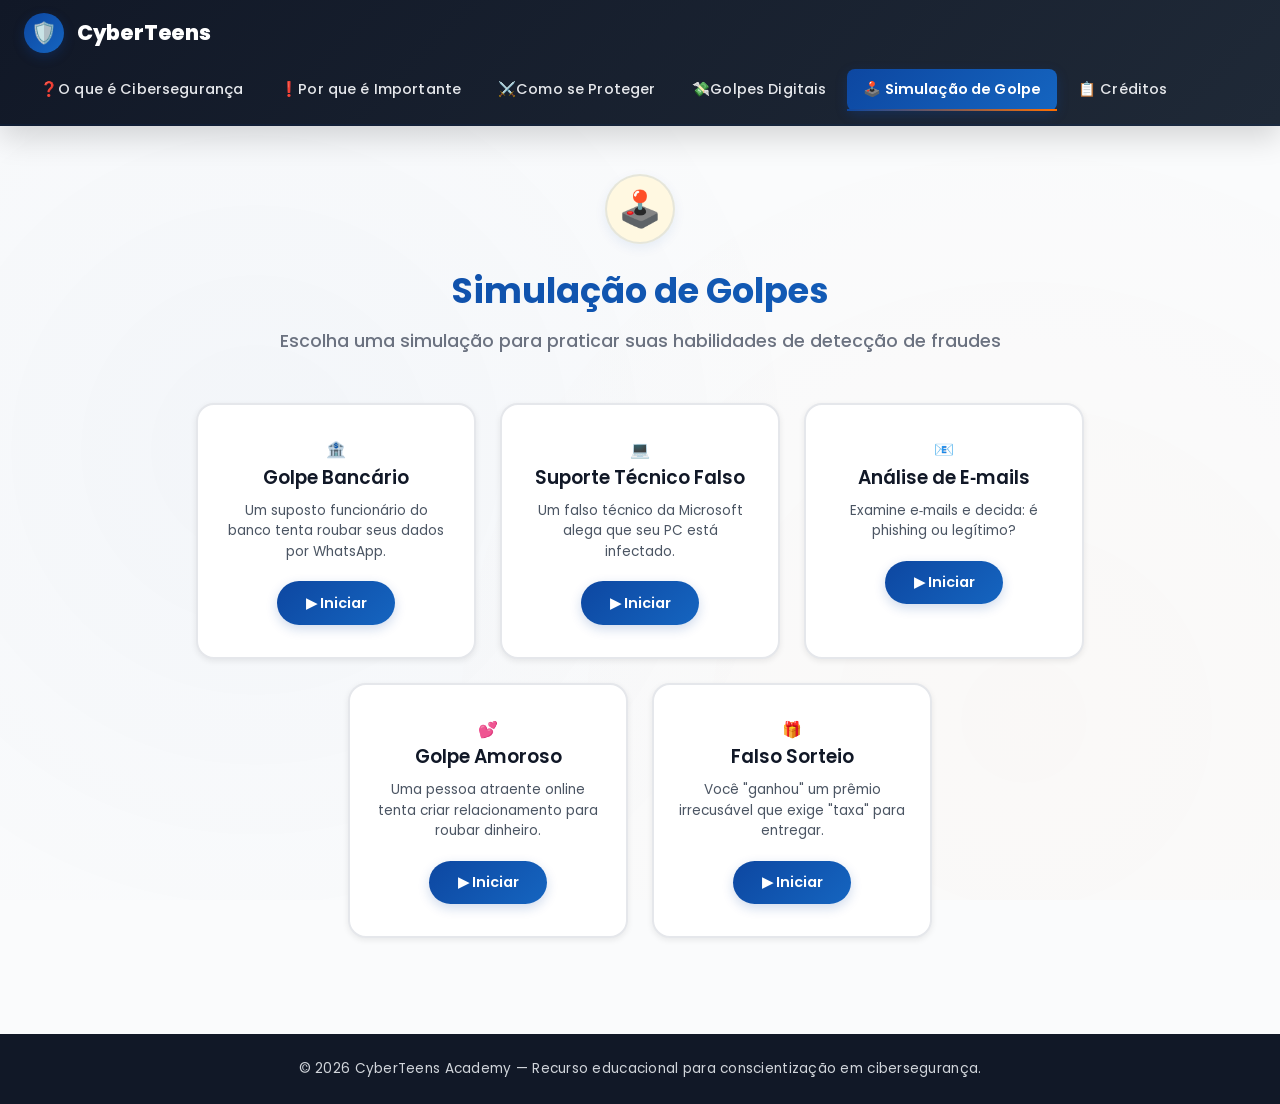
==== simulacao.html @ 88733bda "feat: add two new challenging game modes (Romance Scam and Fake Giveaway) - Add simulation-data-4.js" ====
<!DOCTYPE html>
<html lang="pt-BR">

<head>
    <meta charset="UTF-8">
    <meta name="viewport" content="width=device-width, initial-scale=1.0">
    <title>Simulação de Golpes | CyberTeens Academy</title>
    <link rel="stylesheet" href="./css/base.css">
    <link rel="stylesheet" href="./css/navbar.css">
    <link rel="stylesheet" href="./css/components.css">
    <link rel="stylesheet" href="./css/simulation.css">
    <link rel="stylesheet" href="./css/responsive.css">
</head>

<body>

    <!-- ── NAVEGAÇÃO ─────────────────────────────── -->
    <nav class="navbar" role="navigation" aria-label="Navegação principal">
        <div class="logo">
            <div class="shield-icon">🛡️</div>
            <span>CyberTeens</span>
        </div>
        <button class="hamburger" id="hamburger" aria-label="Abrir menu" aria-expanded="false">
            <span></span><span></span><span></span>
        </button>
        <ul class="nav-links" id="navLinks">
            <li><a href="index.html#o-que-e">❓O que é Cibersegurança</a></li>
            <li><a href="index.html#importancia">❗Por que é Importante</a></li>
            <li><a href="index.html#protecao">⚔️Como se Proteger</a></li>
            <li><a href="index.html#golpes">💸Golpes Digitais</a></li>
            <li><a href="simulacao.html" class="active">🕹️ Simulação de Golpe</a></li>
            <li><a href="index.html#creditos">📋 Créditos</a></li>
        </ul>
    </nav>

    <!-- ── CONTEÚDO PRINCIPAL ────────────────────── -->
    <main class="main-content" id="mainContent">

        <section class="page-section active">
            <div class="section-header">
                <div class="icon-circle" style="background:#fff8e1;">🕹️</div>
                <h2>Simulação de Golpes</h2>
                <p class="subtitle">Escolha uma simulação para praticar suas habilidades de detecção de fraudes</p>
            </div>

            <!-- MENU DE ESCOLHA -->
            <div id="simulation-menu" class="simulation-menu">
                <div class="sim-choice-card" data-sim="phishing">
                    <div class="sim-choice-icon">🏦</div>
                    <h3>Golpe Bancário</h3>
                    <p>Um suposto funcionário do banco tenta roubar seus dados por WhatsApp.</p>
                    <button class="btn-start-sim">▶ Iniciar</button>
                </div>
                <div class="sim-choice-card" data-sim="tech-support">
                    <div class="sim-choice-icon">💻</div>
                    <h3>Suporte Técnico Falso</h3>
                    <p>Um falso técnico da Microsoft alega que seu PC está infectado.</p>
                    <button class="btn-start-sim">▶ Iniciar</button>
                </div>
                <div class="sim-choice-card" data-sim="email-analysis">
                    <div class="sim-choice-icon">📧</div>
                    <h3>Análise de E‑mails</h3>
                    <p>Examine e‑mails e decida: é phishing ou legítimo?</p>
                    <button class="btn-start-sim">▶ Iniciar</button>
                </div>
                <div class="sim-choice-card" data-sim="romance-scam">
                    <div class="sim-choice-icon">💕</div>
                    <h3>Golpe Amoroso</h3>
                    <p>Uma pessoa atraente online tenta criar relacionamento para roubar dinheiro.</p>
                    <button class="btn-start-sim">▶ Iniciar</button>
                </div>
                <div class="sim-choice-card" data-sim="fake-giveaway">
                    <div class="sim-choice-icon">🎁</div>
                    <h3>Falso Sorteio</h3>
                    <p>Você "ganhou" um prêmio irrecusável que exige "taxa" para entregar.</p>
                    <button class="btn-start-sim">▶ Iniciar</button>
                </div>
            </div>

            <!-- ÁREA DA SIMULAÇÃO (inicialmente oculta) -->
            <div id="simulation-area">
                <div class="simulation-container" id="simContainer">
                    <div class="chat-header" id="simChatHeader">
                        <div class="chat-avatar" id="simChatAvatar">👤</div>
                        <div class="chat-info">
                            <div class="chat-name" id="simChatName">"Banco Itaú Segurança"</div>
                            <div class="chat-label" id="simChatLabel">SMS / WhatsApp</div>
                        </div>
                        <div class="sim-badge">🎓 SIMULAÇÃO</div>
                    </div>
                    <div class="chat-messages" id="chatMessages" aria-live="polite"></div>
                    <div class="sim-score" id="simScore">
                        Escolhas seguras: <span id="safeCount">0</span> / <span id="totalStages">5</span>
                        <span id="scoreDots"></span>
                    </div>
                    <div class="chat-options" id="chatOptions"></div>
                    <button class="restart-btn" id="restartBtn" style="display:none;">🔄 Reiniciar Simulação</button>
                </div>
                <button class="restart-btn" id="backToMenuBtn"
                    style="display:none; margin-top: 1rem; background: var(--gray-600);">↩ Voltar ao Menu</button>
            </div>
        </section>

    </main>

    <!-- ── RODAPÉ ─────────────────────────────────── -->
    <footer class="site-footer">
        <p>&copy; 2026 CyberTeens Academy &mdash; Recurso educacional para conscientização em cibersegurança.</p>
    </footer>

    <!-- Scripts -->
    <script src="./js/simulation-data.js"></script>
    <script src="./js/simulation-data-2.js"></script>
    <script src="./js/simulation-data-3.js"></script>
    <script src="./js/simulation-data-4.js"></script>
    <script src="./js/simulation-data-5.js"></script>
    <script src="./js/simulation-engine.js"></script>
    <script src="./js/simulation-menu.js"></script>
    <script src="./js/menu.js"></script>
</body>
</html>
---- css/base.css ----
/* ================================================================
   BASE.CSS — Variáveis de design, reset e estilos globais
   CyberTeens Academy | Refatorado para Design Autêntico
   ================================================================ */

@import url('https://fonts.googleapis.com/css2?family=Poppins:wght@400;500;600;700;800&family=IBM+Plex+Mono:wght@400;600&display=swap');

:root {
    /* Paleta primária — Cibersegurança moderno */
    --primary:      #0d47a1;      /* Azul profundo */
    --primary-alt:  #1565c0;      /* Azul claro */
    --accent:       #ff6f00;      /* Laranja vibrante */
    --accent-light: #ffb74d;      /* Laranja claro */
    --success:      #00897b;      /* Teal escuro */
    --success-light:#26a69a;      /* Teal claro */
    --danger:       #c62828;      /* Vermelho escuro */
    --danger-light: #ef5350;      /* Vermelho claro */
    --white:        #ffffff;

    /* Escala de cinza refinada */
    --gray-50:  #fafbfc;
    --gray-100: #f3f4f6;
    --gray-150: #eef0f5;
    --gray-200: #e5e7eb;
    --gray-300: #d1d5db;
    --gray-400: #9ca3af;
    --gray-500: #6b7280;
    --gray-600: #4b5563;
    --gray-700: #374151;
    --gray-800: #1f2937;
    --gray-900: #111827;

    /* Sombras modernizadas */
    --shadow-xs:  0 1px 2px rgba(0, 0, 0, 0.05);
    --shadow-sm:  0 2px 6px rgba(0, 0, 0, 0.08);
    --shadow-md:  0 6px 16px rgba(0, 0, 0, 0.1);
    --shadow-lg:  0 12px 28px rgba(0, 0, 0, 0.15);
    --shadow-xl:  0 20px 48px rgba(0, 0, 0, 0.2);
    --shadow-focus: 0 0 0 3px rgba(13, 71, 161, 0.15);

    /* Border-radius */
    --radius-sm: 6px;
    --radius:    10px;
    --radius-lg: 14px;
    --radius-xl: 18px;
    --radius-2xl: 24px;

    /* Transições */
    --transition-fast: 0.15s cubic-bezier(0.4, 0, 0.2, 1);
    --transition: 0.25s cubic-bezier(0.4, 0, 0.2, 1);
    --transition-slow: 0.4s cubic-bezier(0.4, 0, 0.2, 1);

    /* Tipografia — Fonts caracterizadas */
    --font-display: 'Poppins', -apple-system, BlinkMacSystemFont, 'Segoe UI', sans-serif;
    --font-body: 'Poppins', -apple-system, BlinkMacSystemFont, 'Segoe UI', sans-serif;
    --font-mono: 'IBM Plex Mono', 'SF Mono', 'Cascadia Code', monospace;
}

/* ── RESET GLOBAL ──────────────────────────────────── */
*, *::before, *::after {
    margin: 0;
    padding: 0;
    box-sizing: border-box;
}

html {
    scroll-behavior: smooth;
    font-size: 16px;
}

body {
    font-family: var(--font-body);
    background: var(--gray-50);
    color: var(--gray-800);
    line-height: 1.6;
    min-height: 100vh;
    display: flex;
    flex-direction: column;
    margin: 0;
    position: relative;
    overflow-x: hidden;
    -webkit-font-smoothing: antialiased;
    -moz-osx-font-smoothing: grayscale;
}

/* Padrão de fundo sutil */
body::before {
    content: '';
    position: fixed;
    top: 0;
    left: 0;
    width: 100%;
    height: 100%;
    background: 
        radial-gradient(circle at 20% 50%, rgba(13, 71, 161, 0.03) 0%, transparent 50%),
        radial-gradient(circle at 80% 80%, rgba(255, 111, 0, 0.02) 0%, transparent 50%);
    pointer-events: none;
    z-index: 0;
}

/* ── CONTEÚDO PRINCIPAL ────────────────────────────– */
.main-content {
    flex: 1;
    max-width: 1200px;
    width: 100%;
    margin: 0 auto;
    padding: 3rem 1.5rem 4rem;
    position: relative;
    z-index: 1;
}

/* ── SEÇÕES DE PÁGINA ──────────────────────────────── */
.page-section {
    display: none;
    animation: fadeSlideIn 0.5s cubic-bezier(0.4, 0, 0.2, 1) forwards;
}

.page-section.active {
    display: block;
}

@keyframes fadeSlideIn {
    from {
        opacity: 0;
        transform: translateY(20px);
    }
    to {
        opacity: 1;
        transform: translateY(0);
    }
}

/* ── CABEÇALHO DE SEÇÃO ────────────────────────────– */
.section-header {
    text-align: center;
    margin-bottom: 3rem;
    animation: fadeSlideIn 0.5s ease-out;
}

.section-header .icon-circle {
    display: inline-flex;
    align-items: center;
    justify-content: center;
    width: 70px;
    height: 70px;
    border-radius: 50%;
    font-size: 2.2rem;
    margin-bottom: 1.2rem;
    background: linear-gradient(135deg, rgba(13, 71, 161, 0.08) 0%, rgba(255, 111, 0, 0.08) 100%);
    border: 2px solid rgba(13, 71, 161, 0.1);
    box-shadow: 0 4px 12px rgba(13, 71, 161, 0.08);
    transition: all var(--transition);
}

.section-header .icon-circle:hover {
    transform: scale(1.1) rotate(5deg);
    border-color: rgba(13, 71, 161, 0.2);
}

.section-header h2 {
    font-size: 2.2rem;
    color: var(--gray-900);
    margin-bottom: 0.5rem;
    background: linear-gradient(135deg, var(--primary) 0%, var(--primary-alt) 100%);
    -webkit-background-clip: text;
    -webkit-text-fill-color: transparent;
    background-clip: text;
}

.section-header .subtitle {
    color: var(--gray-500);
    font-size: 1.1rem;
    font-weight: 500;
}

/* ── RODAPÉ ────────────────────────────────────────– */
.site-footer {
    background: var(--gray-900);
    color: var(--gray-300);
    text-align: center;
    padding: 1.5rem;
    font-size: 0.85rem;
    letter-spacing: 0.02em;
    margin-top: auto;
}
---- css/navbar.css ----
/* ================================================================
   NAVBAR.CSS — Estilos modernos da barra de navegação
   CyberTeens Academy | Design Refatorado
   ================================================================ */

.navbar {
    background: linear-gradient(135deg, var(--gray-900) 0%, var(--gray-800) 100%);
    padding: 0.8rem 1.5rem;
    position: sticky;
    top: 0;
    z-index: 1000;
    box-shadow: var(--shadow-lg);
    display: flex;
    align-items: center;
    justify-content: space-between;
    min-height: 70px;
    height: auto;
    flex-wrap: wrap;
    gap: 1rem;
    border-bottom: 2px solid rgba(13, 71, 161, 0.1);
}

/* ── LOGO ──────────────────────────────────────────– */
.navbar .logo {
    display: flex;
    align-items: center;
    gap: 0.8rem;
    color: var(--white);
    font-weight: 800;
    font-size: 1.3rem;
    white-space: nowrap;
    letter-spacing: -0.01em;
    text-decoration: none;
    transition: all var(--transition);
}

.navbar .logo:hover {
    transform: scale(1.05);
}

.navbar .logo .shield-icon {
    width: 40px;
    height: 40px;
    background: linear-gradient(135deg, var(--primary) 0%, var(--primary-alt) 100%);
    border-radius: 50%;
    display: flex;
    align-items: center;
    justify-content: center;
    font-size: 1.3rem;
    flex-shrink: 0;
    box-shadow: 0 4px 12px rgba(13, 71, 161, 0.3);
}

/* ── LINKS DE NAVEGAÇÃO ────────────────────────────– */
.nav-links {
    display: flex;
    list-style: none;
    gap: 0.3rem;
    flex-wrap: wrap;
    justify-content: flex-end;
    margin: 0;
    align-items: center;
}

.nav-links li a {
    display: block;
    color: var(--gray-200);
    text-decoration: none;
    padding: 0.6rem 1rem;
    border-radius: 8px;
    font-size: 0.9rem;
    font-weight: 500;
    transition: all var(--transition-fast);
    white-space: nowrap;
    letter-spacing: 0.01em;
    position: relative;
}

.nav-links li a::before {
    content: '';
    position: absolute;
    bottom: 0;
    left: 0;
    width: 0;
    height: 2px;
    background: linear-gradient(90deg, var(--primary) 0%, var(--accent) 100%);
    transition: width var(--transition-fast);
}

.nav-links li a:hover {
    background: rgba(255, 255, 255, 0.1);
    color: #fff;
}

.nav-links li a:hover::before {
    width: 100%;
}

.nav-links li a.active {
    background: linear-gradient(135deg, var(--primary) 0%, var(--primary-alt) 100%);
    color: #fff;
    font-weight: 600;
    box-shadow: 0 4px 12px rgba(13, 71, 161, 0.3);
}

.nav-links li a.active::before {
    width: 100%;
}

/* ── BOTÃO HAMBÚRGUER (mobile) ─────────────────────– */
.hamburger {
    display: none;
    background: none;
    border: none;
    cursor: pointer;
    flex-direction: column;
    gap: 6px;
    padding: 8px;
    z-index: 1001;
    transition: all var(--transition);
}

.hamburger span {
    display: block;
    width: 24px;
    height: 2.5px;
    background: var(--white);
    border-radius: 2px;
    transition: all var(--transition-fast);
    transform-origin: center;
}

/* Animação do ícone X quando o menu está aberto */
.hamburger.open span:nth-child(1) {
    transform: rotate(45deg) translate(8px, 8px);
}

.hamburger.open span:nth-child(2) {
    opacity: 0;
}

.hamburger.open span:nth-child(3) {
    transform: rotate(-45deg) translate(7px, -6px);
}

/* Responsividade */
@media (max-width: 768px) {
    .navbar {
        min-height: 60px;
        padding: 0.6rem 1rem;
    }

    .hamburger {
        display: flex;
    }

    .nav-links {
        display: none;
        position: absolute;
        top: 100%;
        left: 0;
        right: 0;
        flex-direction: column;
        background: var(--gray-900);
        gap: 0;
        border-bottom: 1px solid rgba(13, 71, 161, 0.1);
        box-shadow: var(--shadow-lg);
    }

    .nav-links.show {
        display: flex;
    }

    .nav-links li a {
        width: 100%;
        padding: 0.8rem 1.5rem;
        border-radius: 0;
    }
}
---- css/components.css ----
/* ================================================================
   COMPONENTS.CSS — Cards, listas, estatísticas e componentes
   CyberTeens Academy | Design Refatorado
   ================================================================ */

/* ── GRID DE CARDS ─────────────────────────────────– */
.cards-grid {
    display: grid;
    grid-template-columns: repeat(auto-fit, minmax(300px, 1fr));
    gap: 2rem;
    margin: 2rem 0;
}

/* ── CARD GENÉRICO ─────────────────────────────────– */
.card {
    background: var(--white);
    border-radius: var(--radius-lg);
    padding: 2rem;
    box-shadow: var(--shadow-sm);
    border: 1px solid var(--gray-200);
    transition: all var(--transition);
    position: relative;
    overflow: hidden;
    display: flex;
    flex-direction: column;
    gap: 0.8rem;
}

.card::after {
    content: '';
    position: absolute;
    top: 0;
    left: 0;
    right: 0;
    height: 4px;
    background: linear-gradient(90deg, var(--primary) 0%, var(--primary-alt) 100%);
    transform: scaleX(0);
    transform-origin: left;
    transition: transform var(--transition);
}

.card:hover {
    box-shadow: var(--shadow-lg);
    transform: translateY(-6px);
    border-color: var(--primary);
}

.card:hover::after {
    transform: scaleX(1);
}

.card .card-icon {
    font-size: 2.4rem;
    display: block;
    margin-bottom: 0.3rem;
}

.card h3 {
    font-size: 1.2rem;
    color: var(--gray-900);
    margin: 0;
    font-weight: 600;
}

.card p {
    color: var(--gray-600);
    font-size: 0.95rem;
    line-height: 1.6;
    margin: 0;
}

/* Variantes de borda superior (para compatibilidade) */
.card.accent-top  { border-top: 4px solid var(--primary); }
.card.warning-top { border-top: 4px solid var(--danger);  }

/* ── LISTA DE DICAS ────────────────────────────────– */
.tip-list {
    list-style: none;
    display: flex;
    flex-direction: column;
    gap: 1.2rem;
}

.tip-list li {
    background: var(--white);
    border-radius: var(--radius-lg);
    padding: 1.5rem;
    display: flex;
    align-items: flex-start;
    gap: 1.2rem;
    box-shadow: var(--shadow-sm);
    border: 1px solid var(--gray-200);
    transition: all var(--transition);
    position: relative;
    overflow: hidden;
}

.tip-list li::before {
    content: '';
    position: absolute;
    left: 0;
    top: 0;
    bottom: 0;
    width: 4px;
    background: linear-gradient(180deg, var(--success) 0%, var(--success-light) 100%);
    transform: scaleY(0);
    transform-origin: top;
    transition: transform var(--transition);
}

.tip-list li:hover {
    box-shadow: var(--shadow-md);
    transform: translateX(4px);
}

.tip-list li:hover::before {
    transform: scaleY(1);
}

.tip-list li .tip-num {
    flex-shrink: 0;
    width: 40px;
    height: 40px;
    border-radius: 50%;
    background: linear-gradient(135deg, var(--success) 0%, var(--success-light) 100%);
    color: #fff;
    display: flex;
    align-items: center;
    justify-content: center;
    font-weight: 700;
    font-size: 1rem;
    box-shadow: 0 4px 12px rgba(0, 137, 123, 0.2);
}

.tip-list li .tip-content h4 {
    font-size: 1.05rem;
    color: var(--gray-900);
    margin: 0 0 0.3rem 0;
    font-weight: 600;
}

.tip-list li .tip-content p {
    font-size: 0.9rem;
    color: var(--gray-600);
    margin: 0;
}

/* ── CARD DE TIPO DE GOLPE ─────────────────────────– */
.scam-type-card {
    background: var(--white);
    border-radius: var(--radius-lg);
    padding: 1.8rem;
    box-shadow: var(--shadow-sm);
    border: 1px solid var(--gray-200);
    transition: all var(--transition);
    display: flex;
    gap: 1.2rem;
    align-items: flex-start;
    position: relative;
    overflow: hidden;
}

.scam-type-card::before {
    content: '';
    position: absolute;
    left: 0;
    top: 0;
    width: 4px;
    height: 0;
    background: linear-gradient(180deg, var(--danger) 0%, var(--danger-light) 100%);
    transition: height var(--transition);
}

.scam-type-card:hover {
    box-shadow: var(--shadow-md);
    transform: translateY(-4px);
    border-color: var(--danger);
}

.scam-type-card:hover::before {
    height: 100%;
}

.scam-type-card .scam-badge {
    flex-shrink: 0;
    width: 52px;
    height: 52px;
    border-radius: var(--radius);
    display: flex;
    align-items: center;
    justify-content: center;
    font-size: 1.8rem;
    background: rgba(198, 40, 40, 0.1);
    color: var(--danger);
}

.scam-type-card h4 {
    font-weight: 600;
    color: var(--gray-900);
    margin: 0 0 0.3rem 0;
}

.scam-type-card p {
    font-size: 0.9rem;
    color: var(--gray-600);
    margin: 0;
}

.scam-type-card .warning-tag {
    display: inline-block;
    background: rgba(255, 111, 0, 0.15);
    color: var(--accent);
    font-size: 0.75rem;
    padding: 0.3rem 0.7rem;
    border-radius: 12px;
    margin-top: 0.6rem;
    font-weight: 600;
}

/* ── LINHA DE ESTATÍSTICAS ─────────────────────────– */
.stats-row {
    display: flex;
    gap: 2rem;
    flex-wrap: wrap;
    justify-content: center;
    margin: 3rem 0;
}

.stat-box {
    background: linear-gradient(135deg, var(--white) 0%, var(--gray-50) 100%);
    border-radius: var(--radius-lg);
    padding: 1.8rem 2rem;
    text-align: center;
    box-shadow: var(--shadow-sm);
    border: 1px solid var(--gray-200);
    min-width: 160px;
    flex: 1;
    max-width: 240px;
    transition: all var(--transition);
}

.stat-box:hover {
    box-shadow: var(--shadow-md);
    transform: translateY(-4px);
}

.stat-box .stat-number {
    font-size: 2.6rem;
    font-weight: 800;
    background: linear-gradient(135deg, var(--primary) 0%, var(--primary-alt) 100%);
    -webkit-background-clip: text;
    -webkit-text-fill-color: transparent;
    background-clip: text;
    letter-spacing: -0.02em;
}

.stat-box .stat-label {
    font-size: 0.85rem;
    color: var(--gray-600);
    margin-top: 0.4rem;
    font-weight: 500;
}
---- css/simulation.css ----
/* ================================================================
   SIMULATION.CSS — Estilos do chat interativo de simulação
   CyberSafe Academy
   ================================================================ */

/* ── CONTAINER DA SIMULAÇÃO ────────────────────────── */
.simulation-container {
    max-width: 700px;
    margin: 0 auto;
    padding-bottom: 30px;
    background: var(--white);
    border-radius: var(--radius-xl);
    box-shadow: var(--shadow-lg);
    overflow: hidden;
    border: 1px solid var(--gray-200);
}

/* ── CABEÇALHO DO CHAT ─────────────────────────────– */
.chat-header {
    background: linear-gradient(135deg, var(--gray-900) 0%, var(--gray-800) 100%);
    color: #fff;
    padding: 1.2rem 1.3rem;
    display: flex;
    align-items: center;
    gap: 0.8rem;
    border-bottom: 2px solid rgba(13, 71, 161, 0.1);
}

.chat-header .chat-avatar {
    width: 44px;
    height: 44px;
    border-radius: 50%;
    background: linear-gradient(135deg, var(--danger) 0%, var(--danger-light) 100%);
    display: flex;
    align-items: center;
    justify-content: center;
    font-size: 1.3rem;
    flex-shrink: 0;
    box-shadow: 0 4px 12px rgba(198, 40, 40, 0.2);
}

.chat-header .chat-info .chat-name {
    font-weight: 600;
    font-size: 0.95rem;
}

.chat-header .chat-info .chat-label {
    font-size: 0.75rem;
    opacity: 0.8;
}

.chat-header .sim-badge {
    margin-left: auto;
    background: linear-gradient(135deg, var(--accent) 0%, var(--accent-light) 100%);
    color: #000;
    font-size: 0.7rem;
    padding: 0.4rem 0.8rem;
    border-radius: 14px;
    font-weight: 700;
    letter-spacing: 0.03em;
    white-space: nowrap;
    box-shadow: 0 2px 8px rgba(255, 111, 0, 0.2);
}

/* ── ÁREA DE MENSAGENS ─────────────────────────────── */
.chat-messages {
    padding: 1.2rem;
    min-height: 320px;
    max-height: 420px;
    overflow-y: auto;
    background: #f9fafb;
    display: flex;
    flex-direction: column;
    gap: 0.8rem;
    scroll-behavior: smooth;
}

/* ── BOLHAS DE MENSAGEM ────────────────────────────── */
.chat-messages .msg {
    max-width: 80%;
    padding: 0.7rem 1rem;
    border-radius: 18px;
    font-size: 0.9rem;
    line-height: 1.5;
    animation: msgPop 0.3s ease;
    word-break: break-word;
    position: relative;
}

@keyframes msgPop {
    from {
        opacity: 0;
        transform: translateY(10px) scale(0.96);
    }
    to {
        opacity: 1;
        transform: translateY(0) scale(1);
    }
}

/* Mensagem do golpista (esquerda) */
.msg.scammer {
    align-self: flex-start;
    background: #e8eef5;
    color: var(--gray-800);
    border-bottom-left-radius: 6px;
}

/* Resposta do usuário (direita) */
.msg.user {
    align-self: flex-end;
    background: linear-gradient(135deg, var(--primary) 0%, var(--primary-alt) 100%);
    color: #fff;
    border-bottom-right-radius: 6px;
    font-weight: 500;
    box-shadow: 0 4px 12px rgba(13, 71, 161, 0.2);
}

/* Feedback de escolha segura */
.msg.feedback-safe {
    align-self: center;
    background: linear-gradient(135deg, rgba(0, 137, 123, 0.1) 0%, rgba(38, 166, 154, 0.1) 100%);
    color: var(--success);
    border-radius: var(--radius-sm);
    font-weight: 600;
    font-size: 0.85rem;
    text-align: center;
    max-width: 90%;
    border: 1px solid var(--success);
    box-shadow: 0 2px 8px rgba(0, 137, 123, 0.1);
}

/* Feedback de escolha arriscada */
.msg.feedback-risky {
    align-self: center;
    background: linear-gradient(135deg, rgba(198, 40, 40, 0.1) 0%, rgba(239, 68, 68, 0.1) 100%);
    color: var(--danger);
    border-radius: var(--radius-sm);
    font-weight: 600;
    font-size: 0.85rem;
    text-align: center;
    max-width: 90%;
    border: 1px solid var(--danger);
    box-shadow: 0 2px 8px rgba(198, 40, 40, 0.1);
}

/* Mensagem do sistema */
.msg.system {
    align-self: center;
    background: transparent;
    color: var(--gray-400);
    font-style: italic;
    font-size: 0.8rem;
    text-align: center;
}

/* ── INDICADOR DE DIGITAÇÃO ────────────────────────── */
.typing-indicator {
    align-self: flex-start;
    display: flex;
    gap: 4px;
    padding: 0.5rem 0.8rem;
    background: #e8eef5;
    border-radius: 18px;
    border-bottom-left-radius: 6px;
    animation: msgPop 0.3s ease;
}

.typing-indicator span {
    width: 8px;
    height: 8px;
    border-radius: 50%;
    background: #94a3b8;
    animation: bounce 1.2s infinite;
}

.typing-indicator span:nth-child(2) { animation-delay: 0.2s; }
.typing-indicator span:nth-child(3) { animation-delay: 0.4s; }

@keyframes bounce {
    0%, 60%, 100% { transform: translateY(0);   }
    30%           { transform: translateY(-8px); }
}

/* ── OPÇÕES DE RESPOSTA ────────────────────────────── */
.chat-options {
    padding: 1rem 1.2rem;
    display: flex;
    flex-direction: column;
    gap: 0.6rem;
    background: #fff;
    border-top: 1px solid var(--gray-200);
}

.chat-options button {
    width: 100%;
    text-align: left;
    padding: 0.8rem 1rem;
    border: 2px solid var(--gray-200);
    border-radius: var(--radius);
    background: #fff;
    cursor: pointer;
    font-size: 0.9rem;
    font-family: var(--font-sans);
    transition: var(--transition);
    color: var(--gray-800);
    font-weight: 500;
    line-height: 1.4;
}

.chat-options button:hover {
    border-color: var(--primary);
    background: rgba(13, 71, 161, 0.08);
    transform: translateX(2px);
    box-shadow: var(--shadow-sm);
}

.chat-options button:disabled {
    opacity: 0.5;
    cursor: not-allowed;
    pointer-events: none;
}

/* Destaques de acerto e erro */
.chat-options button.correct-highlight {
    border-color: var(--success) !important;
    background: rgba(0, 137, 123, 0.15) !important;
    color: var(--success) !important;
}

.chat-options button.incorrect-highlight {
    border-color: var(--danger) !important;
    background: rgba(198, 40, 40, 0.15) !important;
    color: var(--danger) !important;
}

/* ── PLACAR DA SIMULAÇÃO ───────────────────────────── */
.sim-score {
    display: flex;
    align-items: center;
    justify-content: center;
    gap: 0.5rem;
    padding: 0.8rem;
    background: var(--gray-100);
    font-weight: 600;
    font-size: 0.9rem;
    color: var(--navy);
    border-top: 1px solid var(--gray-200);
}

.sim-score .score-dot {
    width: 10px;
    height: 10px;
    border-radius: 50%;
    display: inline-block;
}

.sim-score .score-dot.safe  { background: var(--success); }
.sim-score .score-dot.risky { background: var(--danger);   }

/* ── BOTÃO DE REINICIAR ────────────────────────────– */
.restart-btn {
    display: block;
    margin: 1rem auto 0;
    padding: 0.8rem 2rem;
    background: linear-gradient(135deg, var(--primary) 0%, var(--primary-alt) 100%);
    color: #fff;
    border: none;
    border-radius: 25px;
    cursor: pointer;
    font-weight: 600;
    font-size: 0.9rem;
    font-family: var(--font-body);
    transition: all var(--transition);
    box-shadow: 0 4px 12px rgba(13, 71, 161, 0.2);
}

.restart-btn:hover {
    transform: translateY(-2px);
    box-shadow: 0 6px 20px rgba(13, 71, 161, 0.3);
}

/* ── MENU DE ESCOLHA DE SIMULAÇÃO ───────────────── */
.simulation-menu {
    display: flex;
    gap: 1.5rem;
    justify-content: center;
    flex-wrap: wrap;
    margin-bottom: 2rem;
    animation: fadeSlideIn 0.5s ease;
}

.sim-choice-card {
    background: var(--white);
    border-radius: var(--radius-xl);
    padding: 2rem 1.5rem;
    width: 280px;
    text-align: center;
    box-shadow: var(--shadow-sm);
    border: 2px solid var(--gray-200);
    cursor: pointer;
    transition: all var(--transition);
    position: relative;
    overflow: hidden;
}

.sim-choice-card::before {
    content: '';
    position: absolute;
    top: 0;
    left: 0;
    right: 0;
    height: 4px;
    background: linear-gradient(90deg, var(--primary) 0%, var(--accent) 100%);
    transform: scaleX(0);
    transform-origin: left;
    transition: transform var(--transition);
}

.sim-choice-card:hover {
    border-color: var(--primary);
    box-shadow: var(--shadow-lg);
    transform: translateY(-6px);
}

.sim-choice-card:hover::before {
    transform: scaleX(1);
}

.sim-choice-card h3 {
    color: var(--gray-900);
    margin-bottom: 0.5rem;
    font-weight: 600;
}

.sim-choice-card p {
    font-size: 0.85rem;
    color: var(--gray-600);
    margin-bottom: 1.2rem;
    line-height: 1.5;
}

.btn-start-sim {
    background: linear-gradient(135deg, var(--primary) 0%, var(--primary-alt) 100%);
    color: #fff;
    border: none;
    padding: 0.7rem 1.8rem;
    border-radius: 25px;
    font-weight: 600;
    font-size: 0.9rem;
    cursor: pointer;
    transition: all var(--transition);
    font-family: var(--font-body);
    box-shadow: 0 4px 12px rgba(13, 71, 161, 0.2);
}

.btn-start-sim:hover {
    transform: translateY(-2px);
    box-shadow: 0 6px 20px rgba(13, 71, 161, 0.3);
}

/* Esconde o container da simulação até que uma seja escolhida */
#simulation-area {
    display: none;
    animation: fadeSlideIn 0.5s ease;
}

/* ── ESTILO DO E-MAIL DENTRO DO CHAT ────────────── */
.msg.email-preview {
    background: #ffffff;
    border: 1px solid #d0d5dd;
    border-radius: var(--radius);
    padding: 1rem;
    font-family: var(--font-sans);
    max-width: 90%;
    align-self: center;
    box-shadow: var(--shadow-sm);
}

.email-sender {
    font-weight: 600;
    font-size: 0.85rem;
    color: var(--gray-700);
}

.email-subject {
    font-weight: 700;
    font-size: 0.95rem;
    margin: 0.3rem 0 0.5rem;
    color: var(--gray-900);
}

.email-body {
    font-size: 0.85rem;
    color: var(--gray-800);
    white-space: pre-wrap;
    line-height: 1.5;
}

.email-body a {
    color: var(--danger);
    text-decoration: underline;
}

.email-indicators {
    margin-top: 0.8rem;
    font-size: 0.75rem;
    border-top: 1px dashed var(--gray-300);
    padding-top: 0.6rem;
}

.email-indicators span {
    display: block;
    margin-bottom: 0.2rem;
}

.email-indicators .suspicious {
    color: var(--danger);
}

.email-indicators .legitimate {
    color: var(--success);
}
---- css/responsive.css ----
/* ================================================================
   RESPONSIVE.CSS — Media queries para telas menores
   CyberTeens Academy | Design Refatorado
   ================================================================ */

/* ── TABLETS E CELULARES (≤ 768px) ────────────────– */
@media (max-width: 768px) {

    /* Navbar */
    .navbar {
        padding: 0.6rem 1rem;
        min-height: 60px;
    }

    /* Logo */
    .navbar .logo {
        font-size: 1.15rem;
    }

    .navbar .logo .shield-icon {
        width: 36px;
        height: 36px;
    }

    /* Menu mobile — escondido por padrão, revelado via JS */
    .nav-links {
        position: fixed;
        top: 60px;
        left: 0;
        right: 0;
        background: var(--gray-900);
        flex-direction: column;
        gap: 0;
        padding: 0;
        display: none;
        box-shadow: var(--shadow-lg);
        border-top: 1px solid rgba(13, 71, 161, 0.1);
        z-index: 999;
    }

    .nav-links.show {
        display: flex;
    }

    .nav-links li a {
        padding: 1rem 1.5rem;
        border-radius: 0;
        font-size: 0.95rem;
        border-bottom: 1px solid rgba(13, 71, 161, 0.1);
    }

    /* Exibir botão hambúrguer */
    .hamburger {
        display: flex;
    }

    /* Tipografia responsiva */
    h1 {
        font-size: 2.2rem;
    }

    h2 {
        font-size: 1.6rem;
    }

    .section-header h2 {
        font-size: 1.6rem;
    }

    .section-header .icon-circle {
        width: 60px;
        height: 60px;
        font-size: 2rem;
    }

    /* Grid de cards — coluna única */
    .cards-grid {
        grid-template-columns: 1fr;
        gap: 1.5rem;
    }

    /* Conteúdo principal */
    .main-content {
        padding: 2rem 1rem 3rem;
    }

    /* Chat da simulação */
    .chat-messages {
        max-height: 300px;
        min-height: 240px;
    }

    .msg {
        max-width: 88%;
        font-size: 0.85rem;
    }

    /* Estatísticas — empilhadas verticalmente */
    .stats-row {
        flex-direction: column;
        align-items: stretch;
        gap: 1.2rem;
    }

    .stat-box {
        max-width: 100%;
        width: 100%;
    }

    /* Botões */
    button, .btn {
        padding: 0.7rem 1.4rem;
        font-size: 0.95rem;
    }
}

/* ── CELULARES PEQUENOS (≤ 480px) ──────────────────– */
@media (max-width: 480px) {

    body {
        font-size: 15px;
    }

    /* Navbar */
    .navbar {
        padding: 0.5rem 0.8rem;
        min-height: 56px;
        gap: 0.8rem;
    }

    .navbar .logo {
        font-size: 1rem;
        gap: 0.5rem;
    }

    .navbar .logo .shield-icon {
        width: 32px;
        height: 32px;
        font-size: 1.1rem;
    }

    /* Tipografia */
    h1 {
        font-size: 1.8rem;
    }

    h2 {
        font-size: 1.4rem;
    }

    h3 {
        font-size: 1.1rem;
    }

    /* Section header */
    .section-header {
        margin-bottom: 2rem;
    }

    .section-header h2 {
        font-size: 1.4rem;
    }

    .section-header .icon-circle {
        width: 56px;
        height: 56px;
        font-size: 1.8rem;
        margin-bottom: 1rem;
    }

    .section-header .subtitle {
        font-size: 1rem;
    }

    /* Cards */
    .card {
        padding: 1.4rem;
    }

    /* Conteúdo principal */
    .main-content {
        padding: 1.5rem 0.75rem 2.5rem;
    }

    /* Chat da simulação */
    .chat-header {
        padding: 0.8rem 1rem;
    }

    .chat-header .chat-name {
        font-size: 0.9rem;
    }

    .chat-options button {
        font-size: 0.8rem;
        padding: 0.6rem 0.8rem;
    }

    .msg {
        font-size: 0.8rem;
        padding: 0.6rem 0.9rem;
    }

    /* Estatísticas */
    .stat-box {
        padding: 1.2rem 1.5rem;
    }

    .stat-box .stat-number {
        font-size: 2rem;
    }

    .stat-box .stat-label {
        font-size: 0.8rem;
    }

    /* Listas */
    .tip-list li {
        padding: 1.2rem;
        gap: 1rem;
    }

    .tip-list li .tip-num {
        width: 36px;
        height: 36px;
        font-size: 0.9rem;
    }

    /* Botões */
    button, .btn {
        width: 100%;
        padding: 0.8rem 1.2rem;
        font-size: 0.95rem;
    }

    /* Grid de stats */
    .stats-row {
        gap: 1rem;
    }
}
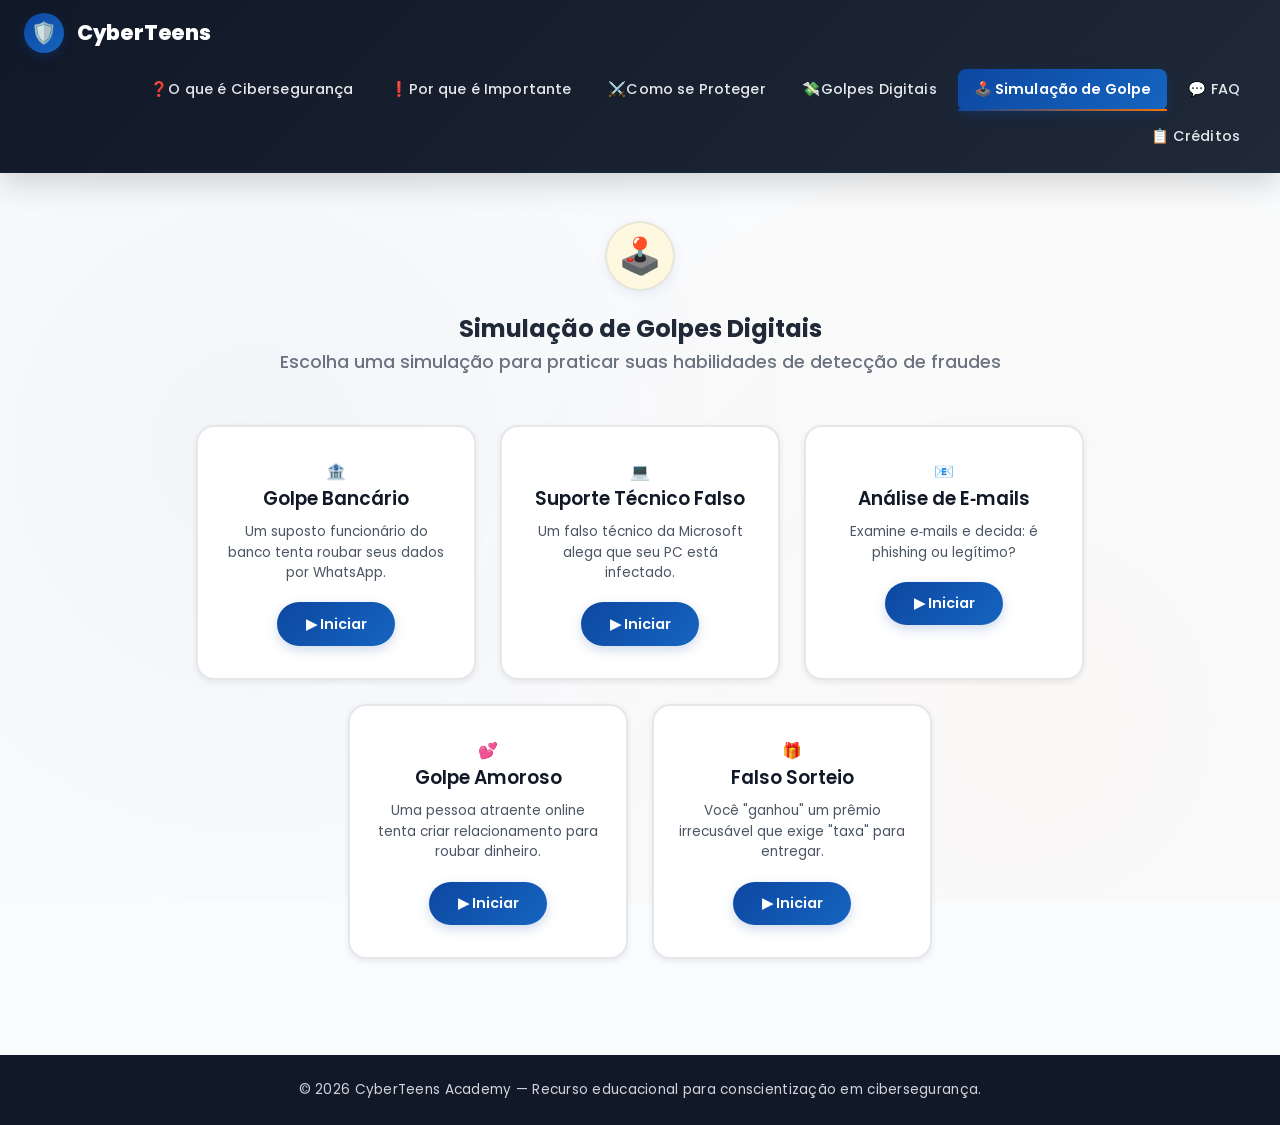
==== commit 81a78e5a: "SEO and GEO optimization added" ====
--- a/simulacao.html
+++ b/simulacao.html
@@ -4,12 +4,78 @@
 <head>
     <meta charset="UTF-8">
     <meta name="viewport" content="width=device-width, initial-scale=1.0">
-    <title>Simulação de Golpes | CyberTeens Academy</title>
+    <title>Simulador de Golpes Digitais e Phishing Online | CyberTeens Academy</title>
+    
+    <!-- Meta Tags Principais de SEO -->
+    <meta name="description" content="Experimente o simulador interativo de cibersegurança do CyberTeens. Teste suas defesas virtuais contra Phishing, Engenharia Social, Falso Suporte Técnico, Golpes Românticos e Sorteios Falsos.">
+    <meta name="keywords" content="simulador de phishing, simulador de golpes, cibersegurança prática, jogo de phishing, segurança online, reconhecer fraudes, cyberteens simulator">
+    <meta name="author" content="CyberTeens Academy">
+    <link rel="canonical" href="https://cyberteens.academy/simulacao.html">
+
+    <!-- Open Graph / Facebook -->
+    <meta property="og:type" content="website">
+    <meta property="og:url" content="https://cyberteens.academy/simulacao.html">
+    <meta property="og:title" content="Simulador de Golpes Digitais e Phishing Online | CyberTeens Academy">
+    <meta property="og:description" content="Teste seus conhecimentos práticos contra fraudes e phishing online usando nosso simulador educacional interativo.">
+    <meta property="og:image" content="https://cyberteens.academy/images/logo.png">
+
+    <!-- Twitter -->
+    <meta property="twitter:card" content="summary_large_image">
+    <meta property="twitter:url" content="https://cyberteens.academy/simulacao.html">
+    <meta property="twitter:title" content="Simulador de Golpes Digitais e Phishing Online | CyberTeens Academy">
+    <meta property="twitter:description" content="Teste seus conhecimentos práticos contra fraudes e phishing online usando nosso simulador educacional interativo.">
+    <meta property="twitter:image" content="https://cyberteens.academy/images/logo.png">
+
+    <!-- Estilos -->
     <link rel="stylesheet" href="./css/base.css">
     <link rel="stylesheet" href="./css/navbar.css">
     <link rel="stylesheet" href="./css/components.css">
     <link rel="stylesheet" href="./css/simulation.css">
     <link rel="stylesheet" href="./css/responsive.css">
+    <link rel="stylesheet" href="./css/seo-geo.css">
+
+    <!-- Dados Estruturados JSON-LD (WebApplication e BreadcrumbList) -->
+    <script type="application/ld+json">
+    {
+      "@context": "https://schema.org",
+      "@graph": [
+        {
+          "@type": "WebApplication",
+          "@id": "https://cyberteens.academy/simulacao.html#webapp",
+          "url": "https://cyberteens.academy/simulacao.html",
+          "name": "Simulador de Golpes Digitais e Phishing | CyberTeens Academy",
+          "applicationCategory": "EducationalApplication, Game",
+          "operatingSystem": "All",
+          "browserRequirements": "Requires JavaScript. Requires HTML5.",
+          "description": "Simulador interativo de cibersegurança do CyberTeens. Aprenda a reconhecer tentativas de Phishing, Engenharia Social, Falso Suporte Técnico, Golpes Românticos e Sorteios Falsos de forma prática e segura.",
+          "inLanguage": "pt-BR",
+          "author": {
+            "@type": "EducationalOrganization",
+            "name": "CyberTeens Academy",
+            "url": "https://cyberteens.academy/"
+          }
+        },
+        {
+          "@type": "BreadcrumbList",
+          "@id": "https://cyberteens.academy/simulacao.html#breadcrumb",
+          "itemListElement": [
+            {
+              "@type": "ListItem",
+              "position": 1,
+              "name": "Home",
+              "item": "https://cyberteens.academy/index.html"
+            },
+            {
+              "@type": "ListItem",
+              "position": 2,
+              "name": "Simulação de Golpe",
+              "item": "https://cyberteens.academy/simulacao.html"
+            }
+          ]
+        }
+      ]
+    }
+    </script>
 </head>
 
 <body>
@@ -29,6 +95,7 @@
             <li><a href="index.html#protecao">⚔️Como se Proteger</a></li>
             <li><a href="index.html#golpes">💸Golpes Digitais</a></li>
             <li><a href="simulacao.html" class="active">🕹️ Simulação de Golpe</a></li>
+            <li><a href="index.html#faq">💬 FAQ</a></li>
             <li><a href="index.html#creditos">📋 Créditos</a></li>
         </ul>
     </nav>
@@ -39,7 +106,7 @@
         <section class="page-section active">
             <div class="section-header">
                 <div class="icon-circle" style="background:#fff8e1;">🕹️</div>
-                <h2>Simulação de Golpes</h2>
+                <h1>Simulação de Golpes Digitais</h1>
                 <p class="subtitle">Escolha uma simulação para praticar suas habilidades de detecção de fraudes</p>
             </div>
 
--- a/css/seo-geo.css
+++ b/css/seo-geo.css
@@ -0,0 +1,204 @@
+/* ================================================================
+   SEO-GEO.CSS — Visual Styles for TL;DR, FAQ, and Accessibility
+   CyberTeens Academy | Premium Optimization Design
+   ================================================================ */
+
+/* Accessibility Utility for visually hidden SEO headers */
+.sr-only {
+    position: absolute;
+    width: 1px;
+    height: 1px;
+    padding: 0;
+    margin: -1px;
+    overflow: hidden;
+    clip: rect(0, 0, 0, 0);
+    white-space: nowrap;
+    border: 0;
+}
+
+/* TL;DR Executive Summary Block - Premium Glassmorphism */
+.tldr-box {
+    background: rgba(255, 255, 255, 0.65);
+    backdrop-filter: blur(16px);
+    -webkit-backdrop-filter: blur(16px);
+    border: 1px solid rgba(13, 71, 161, 0.08);
+    border-left: 5px solid var(--primary);
+    border-radius: var(--radius-lg);
+    padding: 1.5rem 1.8rem;
+    margin: 1.5rem 0 2.5rem 0;
+    box-shadow: var(--shadow-sm);
+    transition: all var(--transition);
+}
+
+.tldr-box:hover {
+    box-shadow: var(--shadow-md);
+    border-left-color: var(--primary-alt);
+    transform: translateY(-2px);
+}
+
+.tldr-box h3 {
+    color: var(--primary);
+    font-size: 1.1rem;
+    margin-bottom: 0.6rem;
+    display: flex;
+    align-items: center;
+    gap: 0.6rem;
+    font-weight: 600;
+}
+
+.tldr-box h3::before {
+    content: '💡';
+    font-size: 1.2rem;
+}
+
+.tldr-box p {
+    color: var(--gray-600);
+    font-size: 0.95rem;
+    line-height: 1.6;
+    margin: 0;
+}
+
+/* FAQ Accordion using HTML5 <details> & <summary> */
+.faq-container {
+    max-width: 850px;
+    margin: 2.5rem auto 4rem;
+    display: flex;
+    flex-direction: column;
+    gap: 1.2rem;
+}
+
+.faq-item {
+    background: var(--white);
+    border: 1px solid var(--gray-200);
+    border-radius: var(--radius-lg);
+    overflow: hidden;
+    transition: all var(--transition);
+    box-shadow: var(--shadow-xs);
+}
+
+.faq-item[open] {
+    border-color: var(--primary);
+    box-shadow: var(--shadow-md);
+}
+
+.faq-item summary {
+    padding: 1.3rem 1.8rem;
+    font-weight: 600;
+    color: var(--gray-800);
+    font-size: 1.05rem;
+    cursor: pointer;
+    display: flex;
+    justify-content: space-between;
+    align-items: center;
+    list-style: none;
+    user-select: none;
+    transition: all var(--transition);
+    outline: none;
+}
+
+.faq-item summary::-webkit-details-marker {
+    display: none;
+}
+
+.faq-item summary::after {
+    content: '➔';
+    font-size: 0.9rem;
+    color: var(--gray-400);
+    transition: transform var(--transition), color var(--transition);
+    transform: rotate(90deg);
+}
+
+.faq-item summary:hover {
+    color: var(--primary);
+    background: var(--gray-50);
+}
+
+.faq-item[open] summary {
+    color: var(--primary);
+    border-bottom: 1px solid var(--gray-150);
+    background: var(--white);
+}
+
+.faq-item[open] summary::after {
+    transform: rotate(270deg);
+    color: var(--primary);
+}
+
+.faq-content {
+    padding: 1.5rem 1.8rem;
+    color: var(--gray-600);
+    font-size: 0.95rem;
+    line-height: 1.6;
+    background: var(--white);
+    animation: slideDown 0.35s cubic-bezier(0.4, 0, 0.2, 1);
+}
+
+.faq-content p {
+    margin-bottom: 1rem;
+}
+
+.faq-content p:last-child {
+    margin-bottom: 0;
+}
+
+.faq-content ul {
+    margin-left: 1.5rem;
+    margin-top: 0.5rem;
+    margin-bottom: 0.5rem;
+    display: flex;
+    flex-direction: column;
+    gap: 0.4rem;
+}
+
+.faq-content ul li {
+    font-size: 0.92rem;
+}
+
+.faq-content .authoritative-sources {
+    margin-top: 1.2rem;
+    padding-top: 1rem;
+    border-top: 1px dashed var(--gray-200);
+    font-size: 0.88rem;
+    color: var(--gray-500);
+}
+
+.faq-content .authoritative-sources a {
+    color: var(--primary);
+    text-decoration: none;
+    font-weight: 500;
+    transition: color var(--transitionFast);
+}
+
+.faq-content .authoritative-sources a:hover {
+    color: var(--primary-alt);
+    text-decoration: underline;
+}
+
+@keyframes slideDown {
+    from {
+        opacity: 0;
+        transform: translateY(-8px);
+    }
+    to {
+        opacity: 1;
+        transform: translateY(0);
+    }
+}
+
+/* FAQ link styling in sections */
+.faq-item summary:focus-visible {
+    box-shadow: var(--shadow-focus);
+}
+
+/* Date and Last Updated styles */
+.last-updated-badge {
+    display: inline-block;
+    background: var(--gray-150);
+    color: var(--gray-600);
+    font-size: 0.8rem;
+    padding: 0.3rem 0.8rem;
+    border-radius: var(--radius-sm);
+    font-weight: 500;
+    margin-bottom: 1rem;
+    border: 1px solid var(--gray-200);
+}
